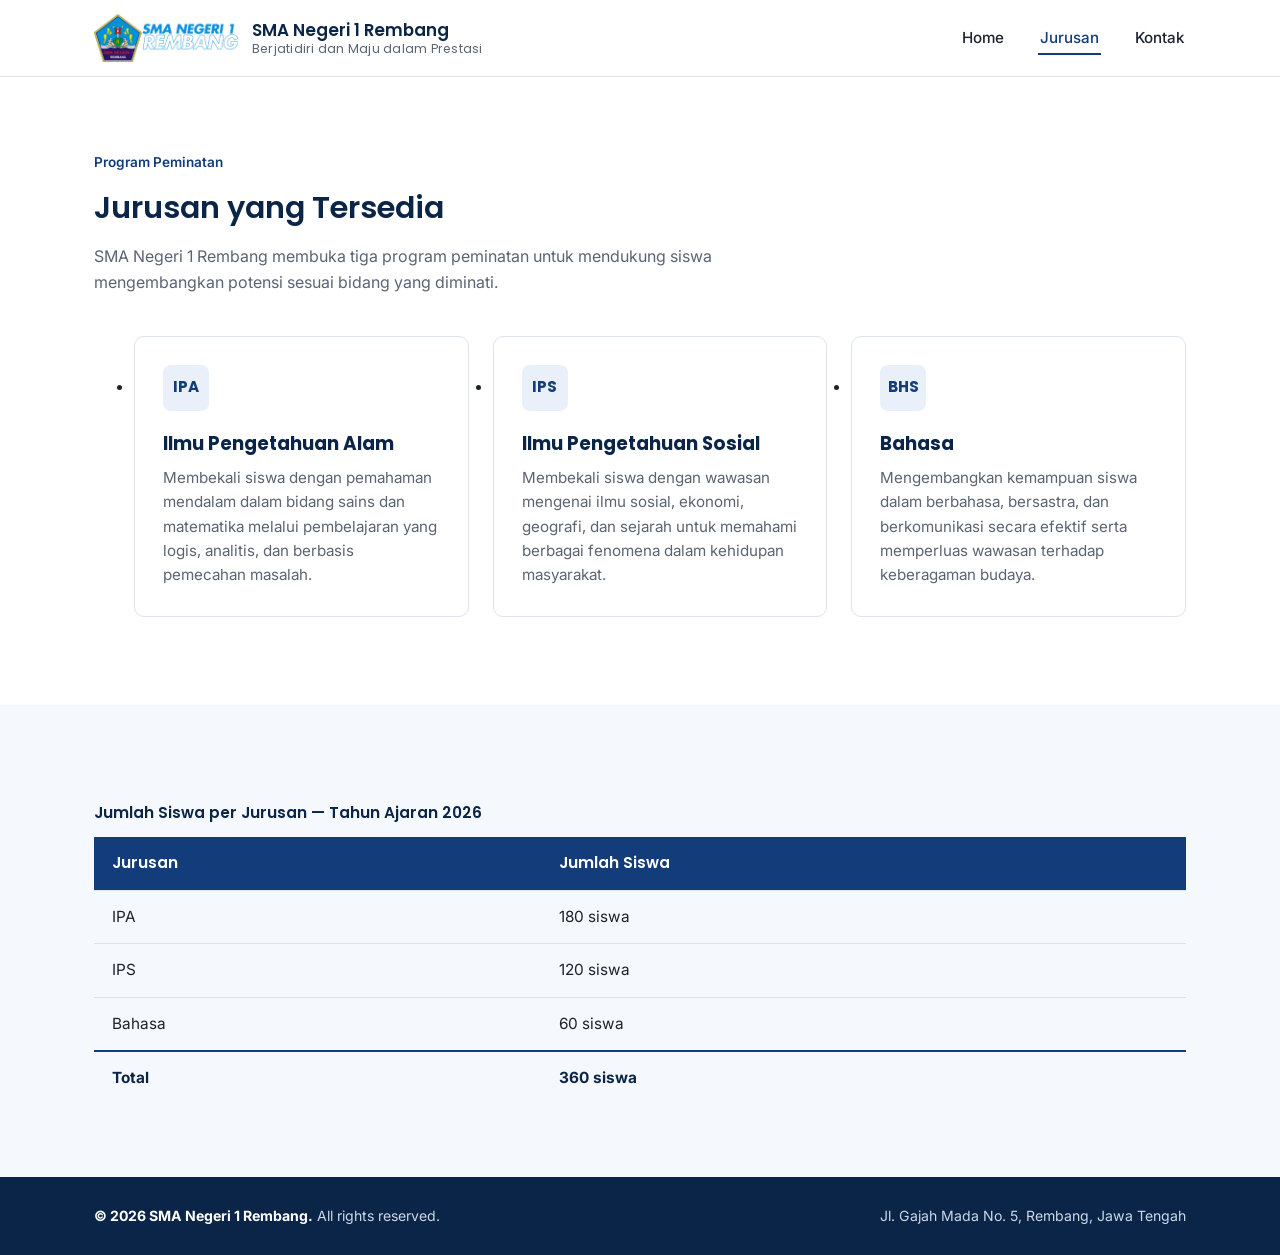
==== Week 3/jurusan.html @ 7b71f978 "add week 3 - website sekolah" ====
<!DOCTYPE html>
<html lang="id">
<head>
  <meta charset="UTF-8" />
  <meta name="viewport" content="width=device-width, initial-scale=1.0" />
  <title>SMA Negeri 1 Rembang — Jurusan</title>
  <link rel="preconnect" href="https://fonts.googleapis.com" />
  <link rel="preconnect" href="https://fonts.gstatic.com" crossorigin />
  <link href="https://fonts.googleapis.com/css2?family=Inter:wght@400;500;600&family=Poppins:wght@500;600;700&display=swap" rel="stylesheet" />
  <link rel="stylesheet" href="style.css" />
</head>
<body>

  <header class="site-header">
    <div class="container">
      <div class="brand">
        <img src="assets/logo.png" alt="Logo SMA Negeri 1 Rembang" />
        <div class="brand-name">
          SMA Negeri 1 Rembang
          <span>Berjatidiri dan Maju dalam Prestasi</span>
        </div>
      </div>
      <nav class="main-nav">
        <ul>
          <li><a href="index.html">Home</a></li>
          <li><a href="jurusan.html" aria-current="page">Jurusan</a></li>
          <li><a href="kontak.html">Kontak</a></li>
        </ul>
      </nav>
    </div>
  </header>

  <main>

    <section class="section">
      <div class="container">
        <span class="section-kicker">Program Peminatan</span>
        <h2 class="section-title">Jurusan yang Tersedia</h2>
        <p class="section-lede">
          SMA Negeri 1 Rembang membuka tiga program peminatan untuk mendukung siswa mengembangkan potensi sesuai bidang yang diminati.
        </p>

        <ul class="jurusan-grid">
          <li class="jurusan-card">
            <span class="kode">IPA</span>
            <h3>Ilmu Pengetahuan Alam</h3>
            <p>
              Membekali siswa dengan pemahaman mendalam dalam bidang sains dan
              matematika melalui pembelajaran yang logis, analitis, dan berbasis
              pemecahan masalah.
            </p>
          </li>
          <li class="jurusan-card">
            <span class="kode">IPS</span>
            <h3>Ilmu Pengetahuan Sosial</h3>
            <p>
              Membekali siswa dengan wawasan mengenai ilmu sosial, ekonomi, geografi,
              dan sejarah untuk memahami berbagai fenomena dalam kehidupan masyarakat.
            </p>
          </li>
          <li class="jurusan-card">
            <span class="kode">BHS</span>
            <h3>Bahasa</h3>
            <p>
              Mengembangkan kemampuan siswa dalam berbahasa, bersastra, dan
              berkomunikasi secara efektif serta memperluas wawasan terhadap
              keberagaman budaya.
            </p>
          </li>
        </ul>
      </div>
    </section>

    <section class="section section-soft">
      <div class="container">
        <table class="data-table">
          <caption>Jumlah Siswa per Jurusan — Tahun Ajaran 2026</caption>
          <thead>
            <tr>
              <th scope="col">Jurusan</th>
              <th scope="col">Jumlah Siswa</th>
            </tr>
          </thead>
          <tbody>
            <tr>
              <td>IPA</td>
              <td>180 siswa</td>
            </tr>
            <tr>
              <td>IPS</td>
              <td>120 siswa</td>
            </tr>
            <tr>
              <td>Bahasa</td>
              <td>60 siswa</td>
            </tr>
          </tbody>
          <tfoot>
            <tr>
              <td>Total</td>
              <td>360 siswa</td>
            </tr>
          </tfoot>
        </table>
      </div>
    </section>

  </main>

  <footer class="site-footer">
    <div class="container">
      <span><strong>&copy; 2026 SMA Negeri 1 Rembang.</strong> All rights reserved.</span>
      <span>Jl. Gajah Mada No. 5, Rembang, Jawa Tengah</span>
    </div>
  </footer>

</body>
</html>
---- Week 3/style.css ----
:root {
  --color-primary: #123c7a;      /* navy blue, dari logo */
  --color-primary-dark: #0a2547;
  --color-primary-soft: #eaf0fa;
  --color-accent: #f0a202;       /* gold, dari kuning logo — dipakai sedikit aja */
  --color-bg: #ffffff;
  --color-bg-soft: #f5f8fc;
  --color-text: #1c232e;
  --color-text-muted: #5b6472;
  --color-border: #dce3ec;

  --font-heading: "Poppins", "Segoe UI", sans-serif;
  --font-body: "Inter", "Segoe UI", sans-serif;

  --max-width: 1140px;
}

* {
  box-sizing: border-box;
}

html {
  scroll-behavior: smooth;
}

body {
  margin: 0;
  font-family: var(--font-body);
  color: var(--color-text);
  background: var(--color-bg);
  line-height: 1.6;
}

img {
  max-width: 100%;
  display: block;
}

a {
  color: inherit;
  text-decoration: none;
}

.container {
  max-width: var(--max-width);
  margin: 0 auto;
  padding: 0 24px;
}

h1, h2, h3 {
  font-family: var(--font-heading);
  color: var(--color-primary-dark);
  margin: 0;
}

/* ---------- Header & Navigasi ---------- */

.site-header {
  position: sticky;
  top: 0;
  z-index: 50;
  background: var(--color-bg);
  border-bottom: 1px solid var(--color-border);
}

.site-header .container {
  display: flex;
  align-items: center;
  justify-content: space-between;
  gap: 24px;
  padding-top: 14px;
  padding-bottom: 14px;
}

.brand {
  display: flex;
  align-items: center;
  gap: 14px;
}

.brand img {
  height: 48px;
  width: auto;
}

.brand-name {
  font-family: var(--font-heading);
  font-weight: 600;
  font-size: 1.05rem;
  color: var(--color-primary-dark);
  line-height: 1.25;
}

.brand-name span {
  display: block;
  font-weight: 400;
  font-size: 0.78rem;
  color: var(--color-text-muted);
  letter-spacing: 0.02em;
}

.main-nav ul {
  display: flex;
  gap: 32px;
  list-style: none;
  margin: 0;
  padding: 0;
}

.main-nav a {
  font-weight: 500;
  font-size: 0.95rem;
  color: var(--color-text);
  padding: 6px 2px;
  border-bottom: 2px solid transparent;
  transition: border-color 0.15s ease, color 0.15s ease;
}

.main-nav a:hover,
.main-nav a:focus-visible,
.main-nav a[aria-current="page"] {
  color: var(--color-primary);
  border-bottom-color: var(--color-primary);
}

/* ---------- Section umum ---------- */

.section {
  padding: 72px 0;
}

.section-soft {
  background: var(--color-bg-soft);
}

.section-title {
  font-size: 1.9rem;
  font-weight: 600;
  margin-bottom: 8px;
}

.section-kicker {
  display: inline-block;
  color: var(--color-primary);
  font-weight: 600;
  font-size: 0.85rem;
  margin-bottom: 10px;
}

.section-lede {
  color: var(--color-text-muted);
  max-width: 640px;
  margin-top: 12px;
}

/* ---------- Hero (index.html) ---------- */

.hero {
  position: relative;
  min-height: 420px;
  display: flex;
  align-items: flex-end;
  background: linear-gradient(180deg, rgba(10, 37, 71, 0.35) 0%, rgba(10, 37, 71, 0.82) 100%),
    url("assets/hero.jpg") center / cover no-repeat;
}

.hero .container {
  padding-top: 120px;
  padding-bottom: 48px;
}

.hero-kicker {
  display: inline-block;
  color: var(--color-accent);
  font-weight: 600;
  font-size: 0.85rem;
  margin-bottom: 10px;
}

.hero h1 {
  color: #fff;
  font-size: 2.4rem;
  max-width: 640px;
}

.hero p {
  color: #dbe4f5;
  max-width: 520px;
  margin-top: 14px;
}

/* ---------- Sambutan (index.html) ---------- */

.sambutan {
  display: grid;
  grid-template-columns: 340px 1fr;
  gap: 56px;
  align-items: center;
}

.sambutan-photo {
  border-radius: 10px;
  overflow: hidden;
  box-shadow: 0 18px 40px -20px rgba(10, 37, 71, 0.45);
}

.sambutan-photo img {
  width: 100%;
  height: 100%;
  object-fit: cover;
  aspect-ratio: 4 / 5;
}

.sambutan-quote {
  border-left: 3px solid var(--color-accent);
  padding-left: 28px;
}

.sambutan-quote p {
  font-size: 1.08rem;
  color: var(--color-text);
  margin: 0 0 16px;
}

.sambutan-signature {
  margin-top: 24px;
}

.sambutan-signature strong {
  display: block;
  font-family: var(--font-heading);
  font-size: 1.05rem;
  color: var(--color-primary-dark);
}

.sambutan-signature span {
  color: var(--color-text-muted);
  font-size: 0.92rem;
}

/* ---------- Visi & Misi ---------- */

.visimisi {
  display: grid;
  grid-template-columns: 1fr 1fr;
  gap: 48px;
  margin-top: 40px;
}

.visi-card {
  background: var(--color-primary);
  color: #fff;
  border-radius: 10px;
  padding: 36px;
  display: flex;
  flex-direction: column;
  justify-content: center;
}

.visi-card .label {
  font-family: var(--font-heading);
  font-size: 0.85rem;
  font-weight: 600;
  color: var(--color-accent);
  margin-bottom: 14px;
}

.visi-card p {
  font-family: var(--font-heading);
  font-size: 1.4rem;
  font-weight: 500;
  line-height: 1.45;
  margin: 0;
}

.misi-block .label {
  font-family: var(--font-heading);
  font-size: 0.85rem;
  font-weight: 600;
  color: var(--color-primary);
  margin-bottom: 14px;
}

.misi-list {
  list-style: none;
  margin: 0;
  padding: 0;
  display: flex;
  flex-direction: column;
  gap: 18px;
}

.misi-list li {
  display: flex;
  gap: 16px;
  align-items: flex-start;
}

.misi-num {
  flex: none;
  width: 32px;
  height: 32px;
  border-radius: 50%;
  background: var(--color-primary-soft);
  color: var(--color-primary);
  font-family: var(--font-heading);
  font-weight: 600;
  font-size: 0.9rem;
  display: flex;
  align-items: center;
  justify-content: center;
}

.misi-list p {
  margin: 4px 0 0;
}

/* ---------- Footer ---------- */

.site-footer {
  background: var(--color-primary-dark);
  color: #cdd7e8;
  padding: 28px 0;
}

.site-footer .container {
  display: flex;
  align-items: center;
  justify-content: space-between;
  flex-wrap: wrap;
  gap: 8px;
  font-size: 0.88rem;
}

.site-footer strong {
  color: #fff;
}

/* ---------- Jurusan page ---------- */

.jurusan-grid {
  display: grid;
  grid-template-columns: repeat(3, 1fr);
  gap: 24px;
  margin-top: 40px;
}

.jurusan-card {
  background: var(--color-bg);
  border: 1px solid var(--color-border);
  border-radius: 10px;
  padding: 28px;
}

.jurusan-card .kode {
  display: inline-flex;
  align-items: center;
  justify-content: center;
  width: 46px;
  height: 46px;
  border-radius: 8px;
  background: var(--color-primary-soft);
  color: var(--color-primary);
  font-family: var(--font-heading);
  font-weight: 700;
  font-size: 0.95rem;
  margin-bottom: 18px;
}

.jurusan-card h3 {
  font-size: 1.15rem;
  margin-bottom: 8px;
}

.jurusan-card p {
  color: var(--color-text-muted);
  font-size: 0.95rem;
  margin: 0;
}

.data-table {
  width: 100%;
  border-collapse: collapse;
  margin-top: 24px;
  font-size: 0.96rem;
}

.data-table caption {
  text-align: left;
  font-weight: 600;
  color: var(--color-primary-dark);
  margin-bottom: 12px;
  font-family: var(--font-heading);
}

.data-table th,
.data-table td {
  padding: 14px 18px;
  text-align: left;
  border-bottom: 1px solid var(--color-border);
}

.data-table thead th {
  background: var(--color-primary);
  color: #fff;
  font-family: var(--font-heading);
  font-weight: 600;
}

.data-table tbody tr:nth-child(even) {
  background: var(--color-bg-soft);
}

.data-table tfoot td {
  font-weight: 700;
  color: var(--color-primary-dark);
  border-bottom: none;
  border-top: 2px solid var(--color-primary);
}

/* ---------- Kontak page ---------- */

.kontak-grid {
  display: grid;
  grid-template-columns: 1.3fr 1fr;
  gap: 48px;
  align-items: start;
  margin-top: 40px;
}

.kontak-form {
  background: var(--color-bg);
  border: 1px solid var(--color-border);
  border-radius: 10px;
  padding: 32px;
  display: flex;
  flex-direction: column;
  gap: 20px;
}

.field {
  display: flex;
  flex-direction: column;
  gap: 8px;
}

.field label {
  font-weight: 600;
  font-size: 0.92rem;
  color: var(--color-primary-dark);
}

.field input,
.field textarea {
  font-family: var(--font-body);
  font-size: 0.96rem;
  padding: 12px 14px;
  border: 1px solid var(--color-border);
  border-radius: 6px;
  background: var(--color-bg-soft);
  color: var(--color-text);
}

.field input:focus,
.field textarea:focus {
  outline: none;
  border-color: var(--color-primary);
  background: #fff;
  box-shadow: 0 0 0 3px var(--color-primary-soft);
}

.field textarea {
  resize: vertical;
  min-height: 130px;
}

.btn-submit {
  align-self: flex-start;
  font-family: var(--font-heading);
  font-weight: 600;
  font-size: 0.95rem;
  color: #fff;
  background: var(--color-primary);
  border: none;
  padding: 13px 32px;
  border-radius: 6px;
  cursor: pointer;
  transition: background 0.15s ease;
}

.btn-submit:hover {
  background: var(--color-primary-dark);
}

.kontak-info {
  background: var(--color-primary);
  color: #fff;
  border-radius: 10px;
  padding: 32px;
}

.kontak-info h3 {
  color: #fff;
  font-size: 1.1rem;
  margin-bottom: 20px;
}

.kontak-info-item {
  display: flex;
  gap: 14px;
  margin-bottom: 20px;
}

.kontak-info-item:last-child {
  margin-bottom: 0;
}

.kontak-info-item .ikon {
  flex: none;
  width: 34px;
  height: 34px;
  border-radius: 50%;
  background: rgba(255, 255, 255, 0.14);
  display: flex;
  align-items: center;
  justify-content: center;
  font-size: 0.9rem;
}

.kontak-info-item .teks {
  font-size: 0.92rem;
  color: #dbe4f5;
}

.kontak-info-item .teks strong {
  display: block;
  color: #fff;
  font-family: var(--font-heading);
  font-size: 0.85rem;
  font-weight: 600;
  margin-bottom: 4px;
}

/* ---------- Responsive ---------- */

@media (max-width: 860px) {
  .main-nav ul {
    gap: 18px;
  }

  .sambutan,
  .visimisi,
  .kontak-grid {
    grid-template-columns: 1fr;
  }

  .jurusan-grid {
    grid-template-columns: 1fr;
  }

  .site-footer .container {
    flex-direction: column;
    text-align: center;
  }
}

@media (max-width: 560px) {
  .main-nav ul {
    gap: 12px;
    font-size: 0.85rem;
  }

  .brand-name {
    font-size: 0.9rem;
  }

  .section {
    padding: 48px 0;
  }
}
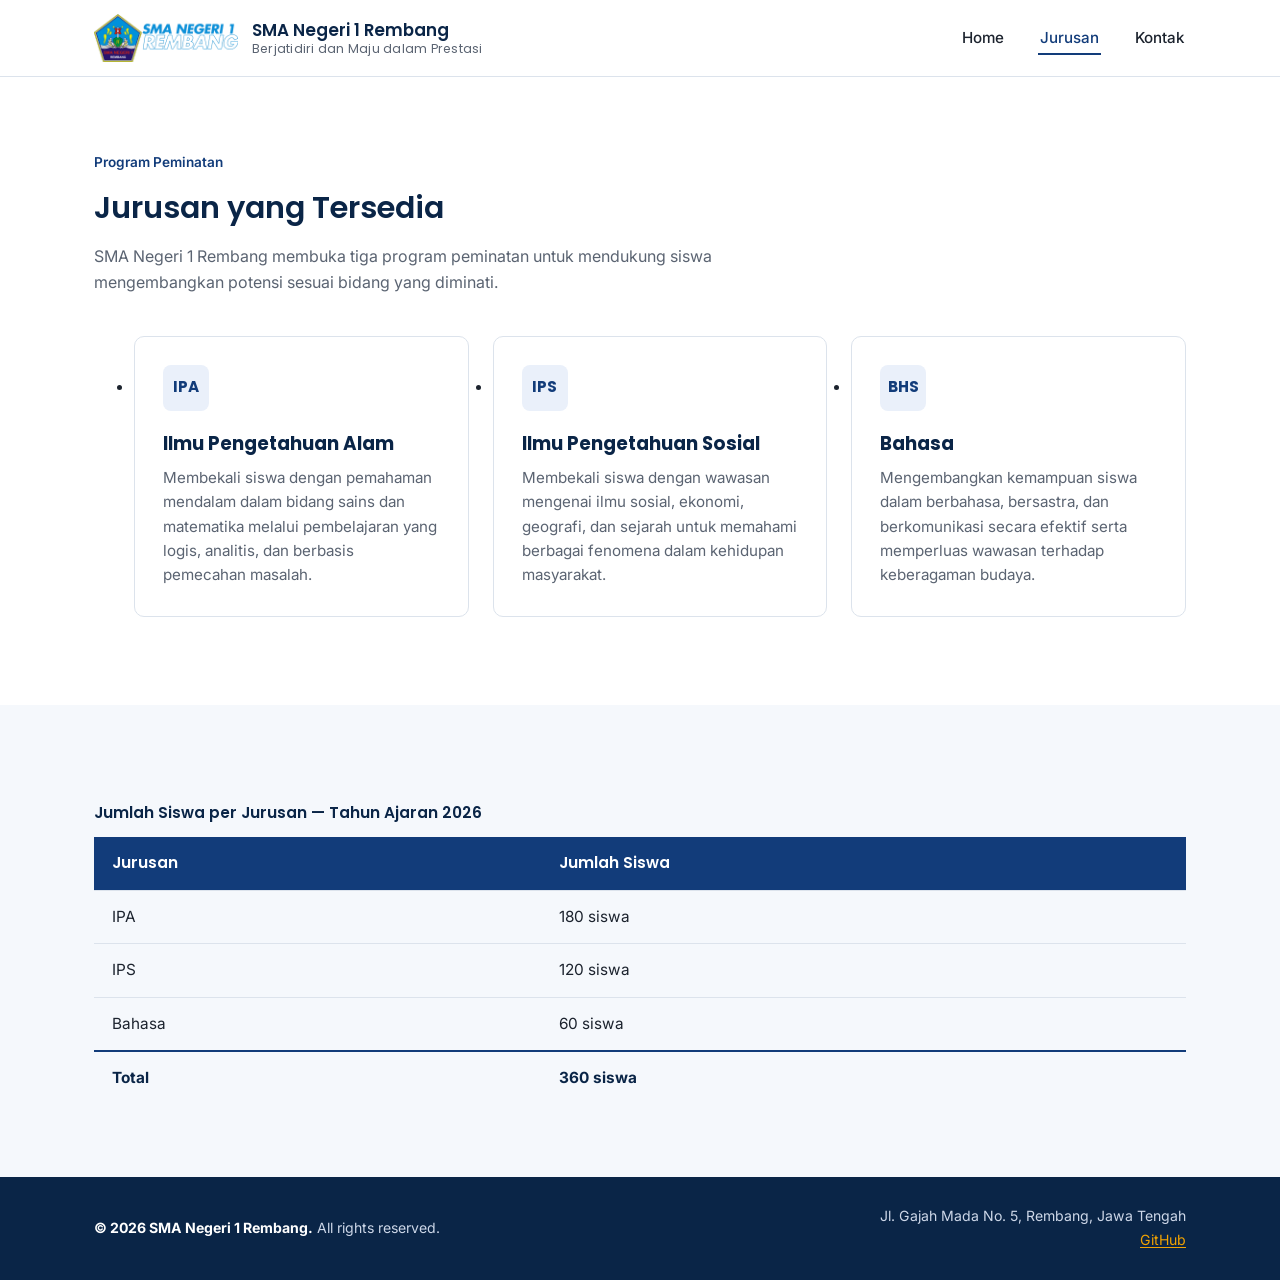
==== commit 64ce0178: "put the GitHub link in the footer" ====
--- a/Week 3/jurusan.html
+++ b/Week 3/jurusan.html
@@ -110,7 +110,10 @@
   <footer class="site-footer">
     <div class="container">
       <span><strong>&copy; 2026 SMA Negeri 1 Rembang.</strong> All rights reserved.</span>
-      <span>Jl. Gajah Mada No. 5, Rembang, Jawa Tengah</span>
+      <div class="footer-info">
+        <span>Jl. Gajah Mada No. 5, Rembang, Jawa Tengah</span>
+        <span><a href="https://github.com/ayudyadevina/Pweb-Assignment" target="_blank" rel="noopener">GitHub</a></span>
+      </div>
     </div>
   </footer>
 
--- a/Week 3/style.css
+++ b/Week 3/style.css
@@ -332,8 +332,26 @@
   font-size: 0.88rem;
 }
 
+.footer-info {
+  display: flex;
+  flex-direction: column;
+  align-items: flex-end;
+  gap: 2px;
+}
+
 .site-footer strong {
   color: #fff;
+}
+
+.site-footer a {
+  color: var(--color-accent);
+  text-decoration: underline;
+  text-underline-offset: 2px;
+}
+
+.site-footer a:hover,
+.site-footer a:focus-visible {
+  color: #ffc233;
 }
 
 /* ---------- Jurusan page ---------- */
@@ -562,6 +580,10 @@
     flex-direction: column;
     text-align: center;
   }
+
+  .footer-info {
+    align-items: center;
+  }
 }
 
 @media (max-width: 560px) {
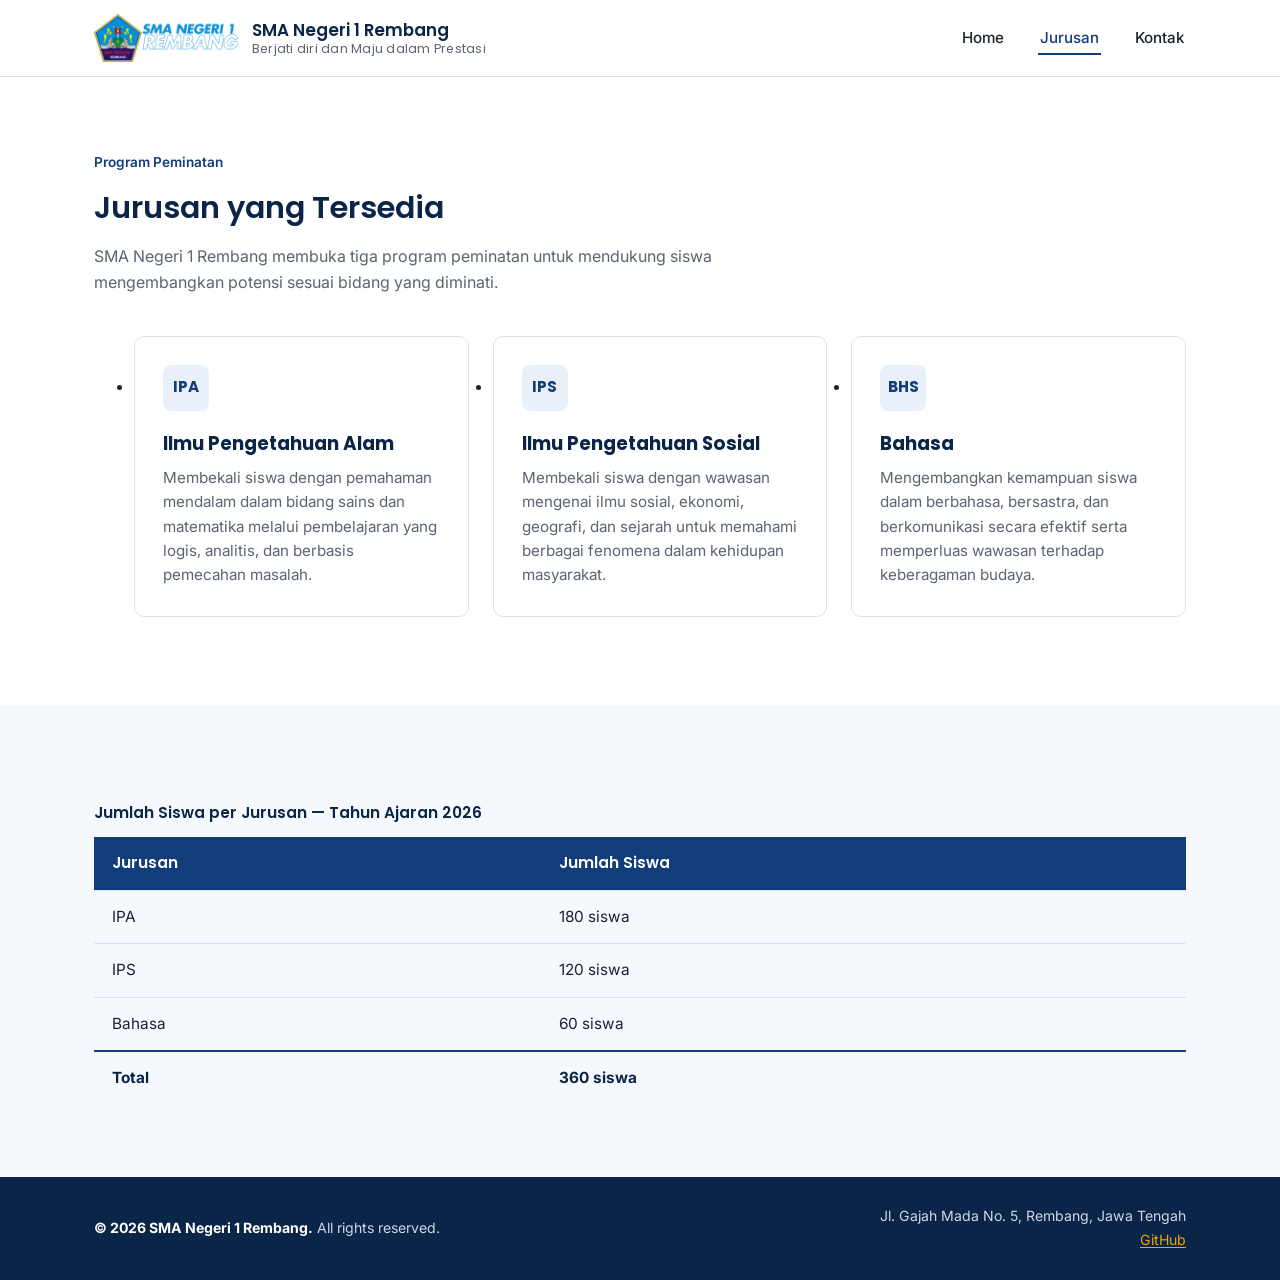
==== commit 3650c859: "small changes" ====
--- a/Week 3/jurusan.html
+++ b/Week 3/jurusan.html
@@ -17,7 +17,7 @@
         <img src="assets/logo.png" alt="Logo SMA Negeri 1 Rembang" />
         <div class="brand-name">
           SMA Negeri 1 Rembang
-          <span>Berjatidiri dan Maju dalam Prestasi</span>
+          <span>Berjati diri dan Maju dalam Prestasi</span>
         </div>
       </div>
       <nav class="main-nav">
